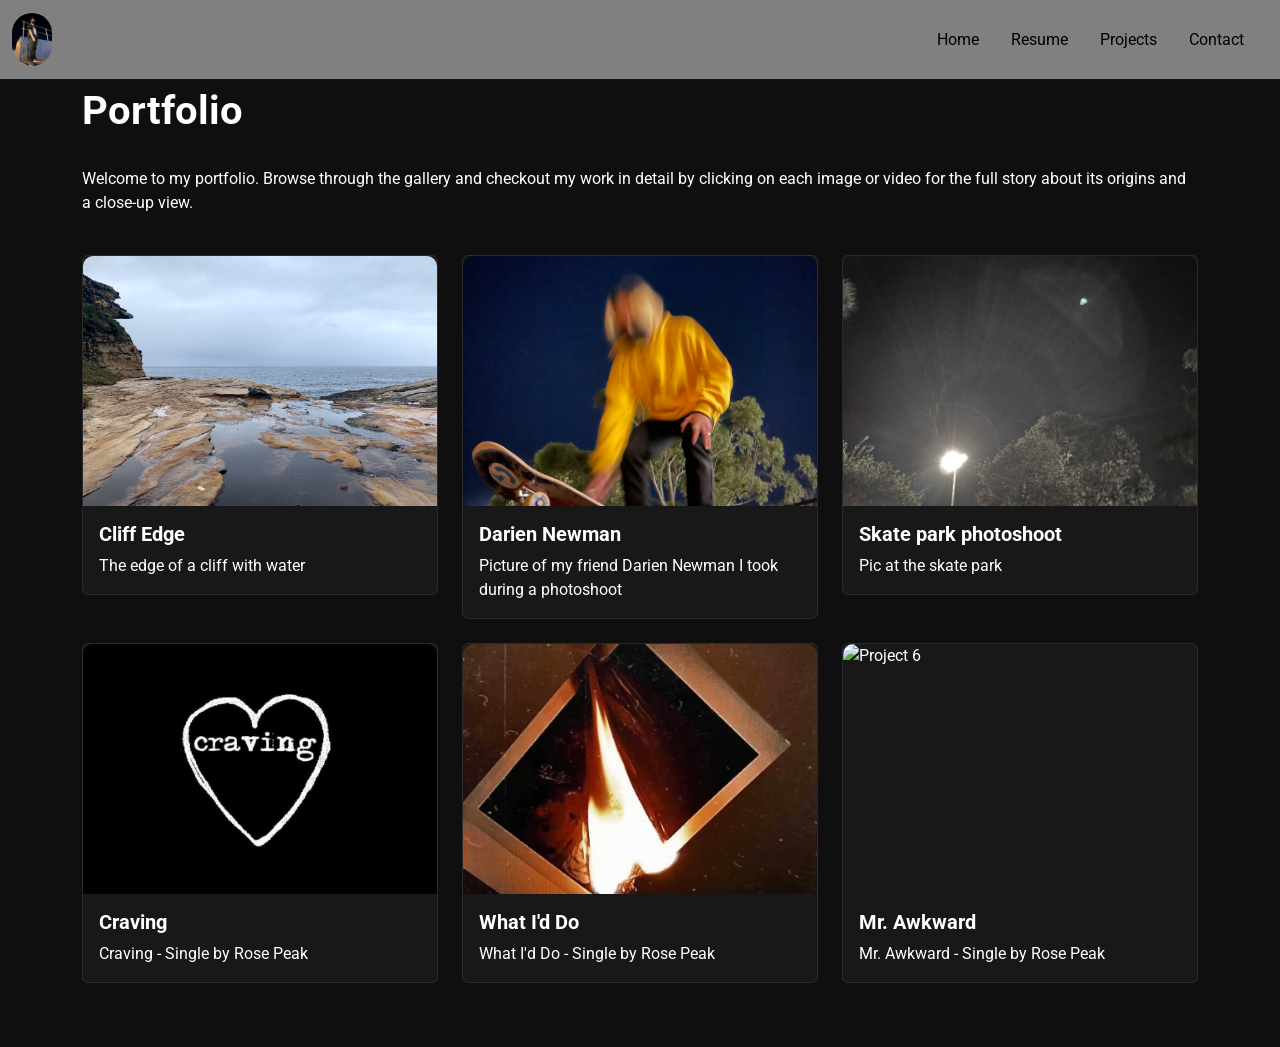
==== projects.html @ 7b5042f2 "init upload of the site" ====
<!DOCTYPE html>

<!-- Bootstrap 5 Bart Simpson template designed for INFO1005 Website Design - 2025 -->
<!-- Date: September 2025  -->
<!-- Author: Website Design Team -->

<html lang="en">
<head>
    <!-- Required Boostrap meta tags - Start -->
    <meta charset="utf-8">
    <meta name="viewport" content="width=device-width, initial-scale=1, shrink-to-fit=no">
    <!-- Required Boostrap meta tags - End -->

    <!-- Other meta tags - Start -->
    <meta name="description" content="Francis Rose Portfolio">
    <meta name="author" content="Francis Rose">
    <!-- Other meta tags - End -->

    <!-- Bootstrap Icons - Start -->
    <link href="https://cdn.jsdelivr.net/npm/bootstrap-icons@1.11.3/font/bootstrap-icons.css" rel="stylesheet">
    <!-- Bootstrap Icons - End -->

    <!-- Favicon - Start: Use favicon.io to create your icons and save them into a favicon folder -->
<link rel="apple-touch-icon" sizes="180x180" href="/apple-touch-icon.png">
<link rel="icon" type="image/png" sizes="32x32" href="/favicon-32x32.png">
<link rel="icon" type="image/png" sizes="16x16" href="/favicon-16x16.png">
<link rel="manifest" href="/site.webmanifest">
    <!-- Favicon - End -->

     <!-- Google Font - Start: Oswald and Montserrat - Note: it is a good practice to mention your selected typefaces in your comment -->
<link rel="preconnect" href="https://fonts.googleapis.com">
<link rel="preconnect" href="https://fonts.gstatic.com" crossorigin>
<link href="https://fonts.googleapis.com/css2?family=Inter:ital,opsz,wght@0,14..32,100..900;1,14..32,100..900&family=Roboto:ital,wght@0,100..900;1,100..900&display=swap" rel="stylesheet">
     <!-- Google Font - End -->

     <!-- Bootstrap core CSS - Start -->
     <!-- IDEA: this is where Boostrap's CSS is loaded in via their CDN - you don't need to include the actual files in your site folder, but they are usful to refer to-->
     <link href="https://cdn.jsdelivr.net/npm/bootstrap@5.3.1/dist/css/bootstrap.min.css" rel="stylesheet" integrity="sha384-4bw+/aepP/YC94hEpVNVgiZdgIC5+VKNBQNGCHeKRQN+PtmoHDEXuppvnDJzQIu9" crossorigin="anonymous">
     <!-- Bootstrap core CSS - End -->

     <!-- Custom Styles for this template - Start: Must be after Bootstrap's link element to over ride it (load after) as needed -->
     <link href="css/custom.css" rel="stylesheet">
     <!-- Custom Styles - End -->

    <title>Francis Rose | Contact Me</title>
     
</head>
<body class="">
    <!-- Navbar - Start -->
  <nav id="navbar-example2" class="navbar navbar-expand-lg sticky-top">
      <div class="container-fluid">
        <a class="navbar-brand" href="#"><img class="francis" src="images/profile.JPG" alt="Francis next to a skateboard"> </a>
        <button class="navbar-toggler" type="button" data-bs-toggle="collapse" data-bs-target="#navbarNav" aria-controls="navbarNav" aria-expanded="false" aria-label="Toggle navigation">
          <span class="navbar-toggler-icon"></span>
        </button>

            <div class="collapse navbar-collapse" id="navbarNav">
                <ul class="navbar-nav ms-auto">
                    <li class="nav-item"><a class="nav-link" href="index.html">Home</a></li>
                    <li class="nav-item"><a class="nav-link" href="resume.html">Resume</a></li>
                    <li class="nav-item"><a class="nav-link" href="projects.html">Projects</a></li>
                    <li class="nav-item"><a class="nav-link" href="contact.html">Contact</a></li>
                </ul>
            </div>
        </div>
    </nav>
    <!-- Navbar - End -->

    <!-- Portfolio Gallery -->
    <div class="container">
        <div class="row g-4">
            <h2>Portfolio</h2>
            <p>Welcome to my portfolio. Browse through the gallery and checkout my work in detail by clicking on each image or video for the full story about its origins and a close-up view.</p>
            <!-- Portfolio Item 1 (Image) -->
            <div class="col-12 col-md-4">
                <div class="card">
                    <img src="gallery images/Nature 1.HEIC" class="portfolio-img" alt="Project 1"
                        data-bs-toggle="modal" data-bs-target="#lightboxModal"
                        data-type="image"
                        data-src="gallery images/Nature 1.HEIC"
                        data-title="Cliff Edge"
                        data-desc="The edge of a cliff with water">
                    <div class="card-body">
                        <h5 class="card-title">Cliff Edge</h5>
                        <p class="card-text">The edge of a cliff with water</p>
                    </div>
                </div>
            </div>
            <!-- Portfolio Item 2 (Image) -->
            <div class="col-12 col-md-4">
                <div class="card">
                    <img src="gallery images/Darien 1.HEIC" class="portfolio-img" alt="Project 2"
                        data-bs-toggle="modal" data-bs-target="#lightboxModal"
                        data-type="image"
                        data-src="gallery images/Darien 1.HEIC"
                        data-title="Darien Newman"
                        data-desc="Picture of my friend Darien Newman I took during a photoshoot">
                    <div class="card-body">
                        <h5 class="card-title">Darien Newman</h5>
                        <p class="card-text">Picture of my friend Darien Newman I took during a photoshoot</p>
                    </div>
                </div>
            </div>
            <!-- Portfolio Item 3 (YouTube Video) -->
            <div class="col-12 col-md-4">
                <div class="card">
                    <img src="gallery images/Skate 2.jpg" class="portfolio-img" alt="Project 3"
                        data-bs-toggle="modal" data-bs-target="#lightboxModal"
                        data-type="image"
                        data-src="gallery images/Skate 2.jpg"
                        data-title="Skate park photoshoot"
                        data-desc="Pic at the skate park">
                    <div class="card-body">
                        <h5 class="card-title">Skate park photoshoot</h5>
                        <p class="card-text">Pic at the skate park</p>
                    </div>
                </div>
            </div>
            <!-- Portfolio Item 4 (Image) -->
            <div class="col-12 col-md-4">
                <div class="card">
                    <img src="gallery images/Rose Peak 1.jpg" class="portfolio-img" alt="Project 4"
                        data-bs-toggle="modal" data-bs-target="#lightboxModal"
                        data-type="image"
                        data-src="gallery images/Rose Peak 1.jpg"
                        data-title="Craving"
                        data-desc="Craving - Single by Rose Peak">
                    <div class="card-body">
                        <h5 class="card-title">Craving</h5>
                        <p class="card-text">Craving - Single by Rose Peak</p>
                    </div>
                </div>
            </div>
            <!-- Portfolio Item 5 (YouTube Video) -->
            <div class="col-12 col-md-4">
                <div class="card">
                    <img src="gallery images/Rose Peak 2.jpg" class="portfolio-img" alt="Project 5"
                        data-bs-toggle="modal" data-bs-target="#lightboxModal"
                        data-type="image"
                        data-src="gallery images/Rose Peak 2.jpg"
                        data-title="What I'd Do"
                        data-desc="What I'd Do - Single by Rose Peak">
                    <div class="card-body">
                        <h5 class="card-title">What I'd Do</h5>
                        <p class="card-text">What I'd Do - Single by Rose Peak</p>
                    </div>
                </div>
            </div>
            <!-- Portfolio Item 6 (Image) -->
            <div class="col-12 col-md-4">
                <div class="card">
                    <img src="gallery images/Rose Peak 5.JPG" class="portfolio-img" alt="Project 6"
                        data-bs-toggle="modal" data-bs-target="#lightboxModal"
                        data-type="image"
                        data-src="gallery images/Rose Peak 5.JPG"
                        data-title="Mr. Awkward"
                        data-desc="Mr. Awkward - Single by Rose Peak">
                    <div class="card-body">
                        <h5 class="card-title">Mr. Awkward</h5>
                        <p class="card-text">Mr. Awkward - Single by Rose Peak</p>
                    </div>
                </div>
            </div>
        </div>
    </div>

    <!-- Lightbox Modal -->
    <div class="modal fade" id="lightboxModal" tabindex="-1" aria-labelledby="lightboxModalLabel" aria-hidden="true">
        <div class="modal-dialog modal-dialog-centered modal-lg">
            <div class="modal-content">
                <div class="modal-header">
                    <h5 class="modal-title" id="lightboxModalLabel"></h5>
                    <button type="button" class="btn-close" data-bs-dismiss="modal" aria-label="Close"></button>
                </div>
                <div class="modal-body text-center">
                    <img id="lightboxImage" class="modal-img d-none" alt="">
                    <div class="ratio ratio-16x9 d-none" id="lightboxVideoWrapper">
                        <iframe id="lightboxVideo" class="modal-video" frameborder="0" allowfullscreen></iframe>
                    </div>
                    <p class="mt-3" id="lightboxDesc"></p>
                </div>
                <div class="modal-footer justify-content-between">
                    <button type="button" class="btn btn-secondary" id="prevBtn"><i class="bi bi-arrow-left"></i> Prev</button>
                    <button type="button" class="btn btn-secondary" id="nextBtn">Next <i class="bi bi-arrow-right"></i></button>
                </div>
            </div>
        </div>
    </div>


    <!-- =================No Content below here========================= -->
    <!-- Bootstrap JavaScript
    ================================================== -->
    <!-- Placed at the end of the document so the pages load faster -->
    <!-- Bootstrap 5 JS Bundle -->
     
          <!--  BOOTSTRAP BUNDLE WITH POPPER - Start -->
        <script src="https://cdn.jsdelivr.net/npm/@popperjs/core@2.11.8/dist/umd/popper.min.js" integrity="sha384-I7E8VVD/ismYTF4hNIPjVp/Zjvgyol6VFvRkX/vR+Vc4jQkC+hVqc2pM8ODewa9r" crossorigin="anonymous"></script>
        <script src="https://cdn.jsdelivr.net/npm/bootstrap@5.3.1/dist/js/bootstrap.min.js" integrity="sha384-Rx+T1VzGupg4BHQYs2gCW9It+akI2MM/mndMCy36UVfodzcJcF0GGLxZIzObiEfa" crossorigin="anonymous"></script>
       <!--  BOOTSTRAP BUNDLE WITH POPPER - End -->


    <script>
        // Collect all portfolio items
        const items = Array.from(document.querySelectorAll('.portfolio-img'));
        let currentIndex = 0;

        function showModal(index) {
            const item = items[index];
            const type = item.getAttribute('data-type');
            const src = item.getAttribute('data-src');
            const title = item.getAttribute('data-title');
            const desc = item.getAttribute('data-desc');

            document.getElementById('lightboxModalLabel').textContent = title || '';
            document.getElementById('lightboxDesc').textContent = desc || '';

            const img = document.getElementById('lightboxImage');
            const videoWrapper = document.getElementById('lightboxVideoWrapper');
            const video = document.getElementById('lightboxVideo');

            if (type === 'image') {
                img.src = src;
                img.classList.remove('d-none');
                videoWrapper.classList.add('d-none');
                video.src = '';
            } else if (type === 'video') {
                img.classList.add('d-none');
                videoWrapper.classList.remove('d-none');
                video.src = src + '?autoplay=1';
            }
        }

        items.forEach((item, idx) => {
            item.addEventListener('click', () => {
                currentIndex = idx;
                showModal(currentIndex);
            });
        });

        document.getElementById('prevBtn').addEventListener('click', () => {
            currentIndex = (currentIndex - 1 + items.length) % items.length;
            showModal(currentIndex);
        });

        document.getElementById('nextBtn').addEventListener('click', () => {
            currentIndex = (currentIndex + 1) % items.length;
            showModal(currentIndex);
        });

        // Clear video src on modal close to stop playback
        document.getElementById('lightboxModal').addEventListener('hidden.bs.modal', () => {
            document.getElementById('lightboxVideo').src = '';
        });
    </script>
</body>
</html>
---- css/custom.css ----
/* Custom CSS for Bootstrap 5 Bart Simpson template designed for INFO1005 Website Design - 2025 */
/* Date: September 2025 */
/* Author: Website Design Team */


/* sets the default rem size for an entire page (for all sizing to be relative to) */

html {
  font-size: 1rem;
  scroll-behavior: smooth;
  scroll-padding-top: 4rem;
  padding-bottom: 5%;
}

body {
    background: #0f0f0f;
    color: #d1d5db;
    font-family: "Roboto", sans-serif;
}

/* Landing page - Start - CSS generated by Copilot GitHub AI */

.overlay {
  background: rgba(0,0,0,0.5);
  position: fixed;
  top: 0;
  left: 0;
  width: 100vw;
  height: 100vh;
  z-index: 0;
  }

.landing-content {
  position: relative;
  z-index: 1;
  color: #fff;
  text-align: center;
  top: 10vh;
  }

/* Landing page - End - CSS generated by Copilot GitHub AI */

/* NAVBAR - Start - CSS generator source: https://work.smarchal.com/twbscolor/ */
.navbar {
  background: grey;
}

.nav-link, .navbar-brand {
  color: black;
  cursor: pointer;
}

.nav-link {
  margin-right: 1rem !important;
  border-radius: 100px;
}

.nav-link:hover{
  background: black;
  color: grey;
  border-radius: 100px;
}

.navbar-brand:hover {
  background: black;
  padding: 5px;
  border-radius: 100px;
}

.navbar-collapse {
  justify-content: flex-end;
border: 0;
}

.navbar-toggler{
  background: grey !important;
border: 0;
  color: black;
}

.collapse .navbar-collapse .navbar-toggler-icon

{
  background: grey !important;
border: 0;
  color: black;
}

a.active {
	background: grey;
  border-radius: 100px;
}

/* NAV - End */

/* ELEMENT STYLES - Start  */

h1,
h2,
h3,
h4,
h5,
h6 {
    color: #ffffff;
    font-weight: 700;
}

h1 {
  color: #ffffff;
  font-size: 3rem;
}


h2 {
  color: #ffffff;
  padding-top: .5rem;
  font-size: 2.5rem;
}

h3 {
  padding-bottom: 0.3rem;
  padding-top: 1rem;
	color: #ffffff;
}

h4 {
  font-size: 1rem;
  padding-bottom: 1rem;
  text-transform: uppercase;
  color: #ffffff;
}

h5 {
  color: black;
}

ul, ol, a {
  font-family: "Roboto", sans-serif;
  color: grey;
}

p,
li,
small {
  font-family: "Roboto", sans-serif;
  color: #9ca3af;
}

p.intro {
  color: black;
  font-size: 1.1em;
  padding-top: 1em;
  text-align: left;
}

/* ELEMENT STYLES - End */


/* SEMANTIC STYLES - Start */

/* You can add a background image and instructions in CSS */


/* This allows you to create a border between the main and aside */

.main {
  border: 0;
    border-left: 4px solid black;
    padding-left: 3rem;
    margin: 20px 0;
  }
  
  .aside {
    padding-right: 3rem;
    margin: 20px 0;
  }

/* SEMANTIC STYLES - Finish */

/* HERO SOCIAL MEDIA - Start */

a.headsocial i {
  color: white;
}

a.headsocial:hover i {
  color: grey;
}

/* HERO SOCIAL MEDIA - End */

/* STANDOUT TEXT - Start */

span.standout {
  color: red;
  font-weight: 700;
}

.text-body-secondary {
    color: #9ca3af !important;
}

/* STANDOUT TEXT - End */

/* FOOTER SOCIAL MEDIA - Start */

a.footsocial i {
  color: white;
}

a.footsocial:hover i {
  color: grey;
}

/* FOOTER SOCIAL MEDIA - End */

/* START Progress bars style for Skill Level */
/* IDEA Customise progress bar size and colours */
.progress {
  height: 50px;
  margin: 20px;
  }

.adobe {
color: white;
background-color: lightblue;
}

.micro {
color: white;
background-color: lightblue;
}

.socmedia {
color: black;
background-color: lightblue;
}

  /* END Progress bars style for Skill Level */

/* CARD MEMBERSHIP - Start */
.card {
    background: #181818;
    border: 1px solid #2b2b2b;
    color: white;
}

.card p {
    color: white;
}

.card-footer {
    background: transparent;
    border-top: 1px solid #2b2b2b;
}

 /* CARD MEMBERSHIP - End */
 

/* Changing images using transform https://webcode.tools/css-generator */

/* This will apply to all images unless you have a specific class */

/* Button CSS */

button{
	border: 1px solid grey;
	background: grey;
	color: black;
  }

  button a{
  	color: black;
        }

    button a:hover {
      color: grey;
      text-decoration: none;
      }

      .btn {
        color: black;
        background-color: white;
      }

/* This styles your iframe for your PDF to make sure it expands to the full width of the container/column it is in */
      .resume {
        width: 100%;
      }

/* This will change all of your social media icon links - if you want to focus on specific ones add a unique class */

  a i {
color: white;
  }

  a i:hover {
    color: black;
  }
  
  /* This changes your navbar image so that it fits within the navbar space. You could just create the image at this size to avoid this instruction */

  .francis {
    width: 40px;
    border-radius: 100px;
  }


/* Navigatable responsive lightbox - Start: Created using GitHub Copilot */
/* Dark Modal */
.modal-content {
    background-color: #181818;
    color: #ffffff;
    border: 1px solid #333;
    border-radius: 15px;
}

/* Header & Footer */
.modal-header,
.modal-footer {
    background-color: #181818;
    border-color: #333;
}

/* Title */
.modal-title {
    color: #ffffff;
}

/* Body text */
.modal-body {
    color: #d1d5db;
}

.modal-body p {
    color: #d1d5db;
}

/* White close button */
.btn-close {
    filter: invert(1);
}

/* Dark buttons */
.modal-footer .btn-secondary {
    background-color: #2b2b2b;
    border-color: #444;
    color: white;
}

.modal-footer .btn-secondary:hover {
    background-color: #3b3b3b;
}

/* Optional: darker overlay behind modal */
.modal-backdrop.show {
    opacity: 0.8;
}

/* Fixed image area inside the modal */
.modal-img {
    width: 100%;
    height: 70vh;          /* Fixed height */
    object-fit: contain;   /* Show the whole image without stretching */
    display: block;
    margin: 0 auto;
}

.portfolio-img {
    width: 100%;
    height: 250px;      /* All thumbnails are 250px tall */
    object-fit: cover;  /* Crops the image to fit nicely */
    cursor: pointer;
    border-radius: 10px 10px 0 0;
}
/* Navigatable responsive lightbox - End */

.carousel {
  width: 100%;
  overflow: hidden;
  border-radius: 12px;
  position: relative;
  padding: 10%;
}

.carousel-track {
  display: flex;
  width: max-content;
  animation: scroll 18s linear infinite;
}

.carousel-track img {
  width: 300px;
  height: 200px;
  object-fit: cover;
  margin-right: 10px;
  border-radius: 10px;
}

@keyframes scroll {
  0% { transform: translateX(0); }
  100% { transform: translateX(-50%); }
}

/* Cursor Typewritter Effect - Start: Bootsnipp */

.home {
margin-bottom: 0;
background: black;
height: 750px;
align-items: center;
}

.intro {
font-size: 5rem;
color: white;
}

.typewrite {
padding: 0;
font-size: 5rem;
display: inline-block;
color: white;
}

.break:after {
content: '\A';
white-space: pre;
}
/* Cursor Typewritter Effect - End */

/* MEDIA QUERIES - Start */
/* Examples of customising Bootstrap's media queries at different 'snapping' points - for example, change the size of your browser window and watch the <p> text colour change. Don't EVER change the pixel variables or you will be creating snapping points between Bootstrap's default snapping points - just add your styles in the brackets of the @media queries */

/* // Extra small devices (portrait phones, less than 576px) */
@media (max-width: 575.98px) {

  p {
    color: white;
  }

  .main {
    border: none;
  }

}

/* // Small devices (landscape phones, 576px and up) */
@media (min-width: 576px) and (max-width: 767.98px) {
  p {
    color: white;
  }

  .main {
    border: none;
  }

}

/* // Medium devices (tablets, 768px and up) */
@media (min-width: 768px) and (max-width: 991.98px) {
  p {
    color: white;
  }
}

/* // Large devices (desktops, 992px and up) */
@media (min-width: 992px) and (max-width: 1199.98px) {
  p {
    color: white;
  }
}

/* // Extra large devices (large desktops, 1200px and up) */
@media (min-width: 1200px) {
  p {
    color: white;
  }
}

/* // Extra Extra large devices (large desktops, 1200px and up) */
@media (min-width: 1400px) {
  p {
    color: white;
  }
}


/* MEDIA QUERIES - End */

/* Custom CSS for Bootstrap 5.3 Bart Simpson template designed for INFO1005 Website Design - 2025 */
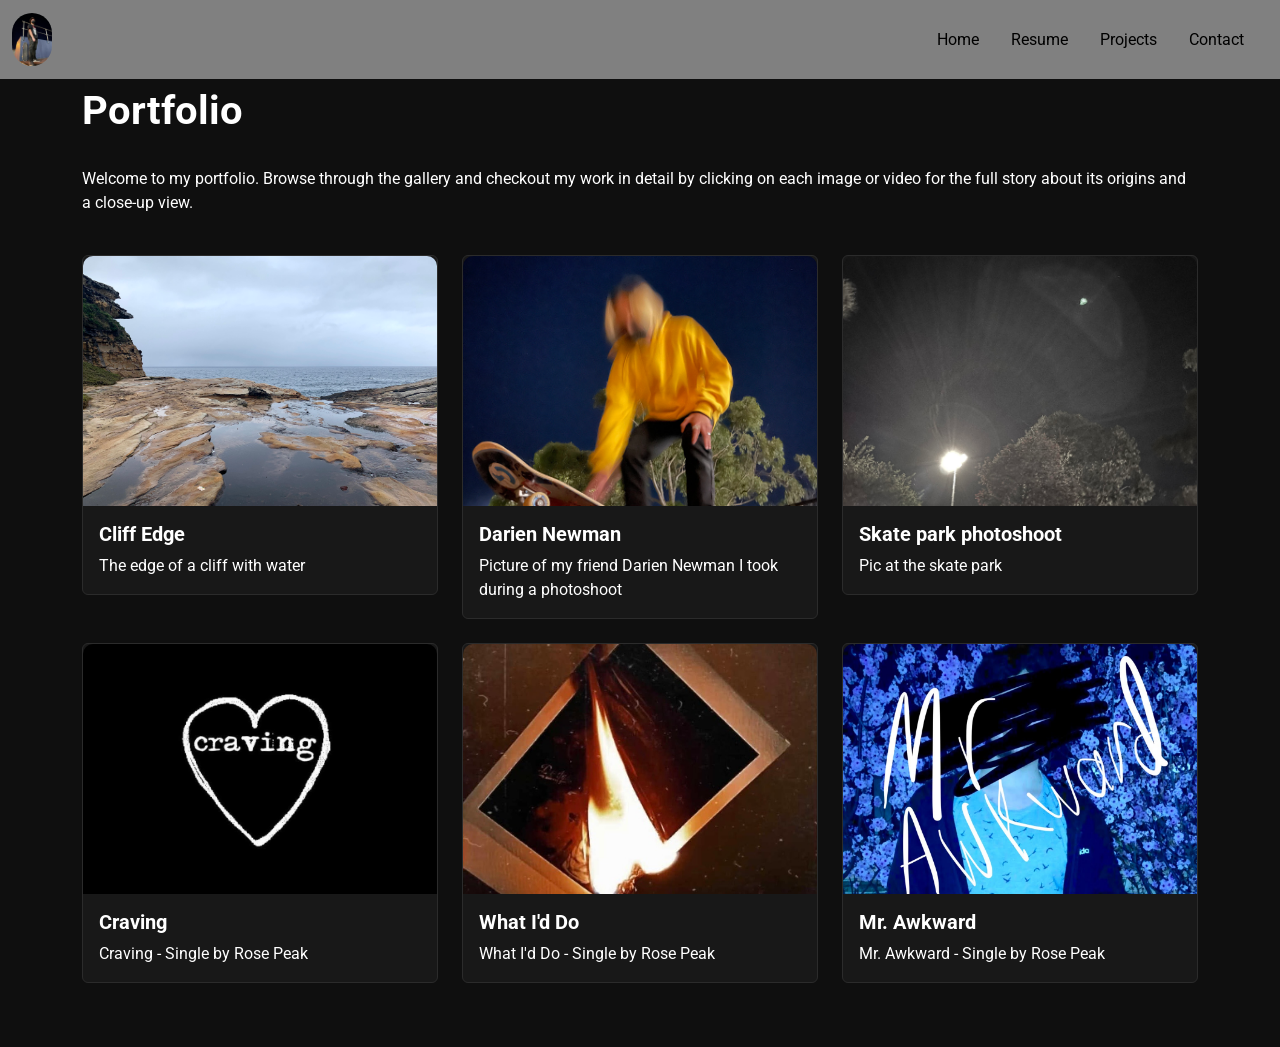
==== commit 5438f6f4: "Update projects.html" ====
--- a/projects.html
+++ b/projects.html
@@ -149,10 +149,10 @@
             <!-- Portfolio Item 6 (Image) -->
             <div class="col-12 col-md-4">
                 <div class="card">
-                    <img src="gallery images/Rose Peak 5.JPG" class="portfolio-img" alt="Project 6"
-                        data-bs-toggle="modal" data-bs-target="#lightboxModal"
-                        data-type="image"
-                        data-src="gallery images/Rose Peak 5.JPG"
+                    <img src="gallery images/Rose Peak 5.jpg" class="portfolio-img" alt="Project 6"
+                        data-bs-toggle="modal" data-bs-target="#lightboxModal"
+                        data-type="image"
+                        data-src="gallery images/Rose Peak 5.jpg"
                         data-title="Mr. Awkward"
                         data-desc="Mr. Awkward - Single by Rose Peak">
                     <div class="card-body">
@@ -254,4 +254,4 @@
         });
     </script>
 </body>
-</html>+</html>
